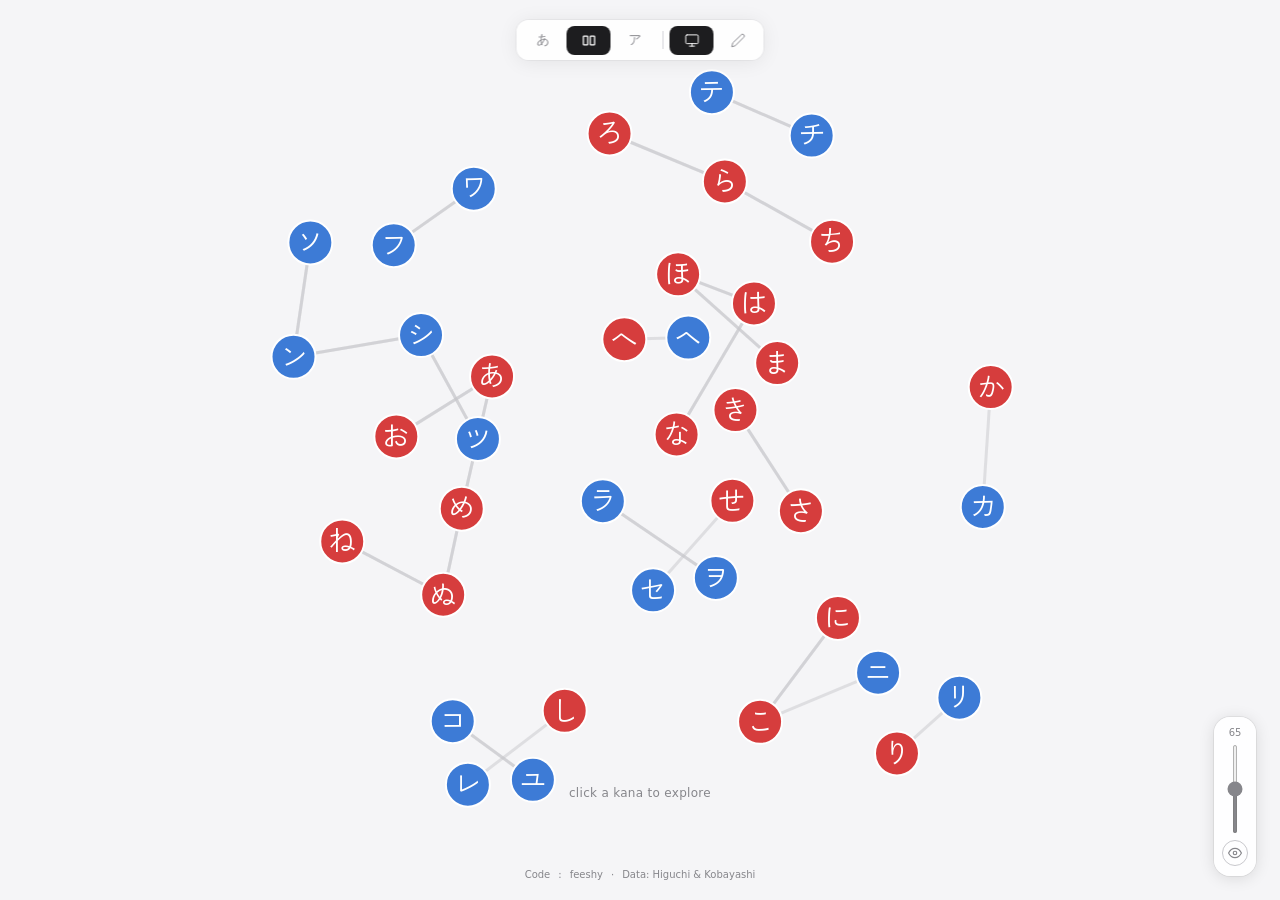
==== index.html @ bb8d43c4 "baidu veri" ====
<!DOCTYPE html>
<html lang="en">

<head>
  <meta charset="UTF-8">
  <meta name="viewport" content="width=device-width, initial-scale=1.0">
  <title>Kana Similarity FDG — Distinguish Hiragana & Katakana</title>
  <meta name="description" content="Learn to distinguish similar hiragana and katakana on a force-directed graph by exploring their romaji readings and kanji origins. Discover perceptual distance and visual differences between confusing kana pairs (e.g. ぬ-め, ほ-は, フ-ワ, シ-ツ).">
  <meta name="keywords" content="hiragana, katakana, similar, confusing, distinguish, difference, learn, japanese, kana, kanji, perceptual similarity, visual similarity, visual difference, force-directed graph, romaji reading, kanji origin, perceptual distance, d3-js">
  <meta name="baidu-site-verification" content="codeva-JeKZHypDxq" />

  <meta property="og:title" content="Kana Similarity FDG">
  <meta property="og:description" content="Learn to distinguish similar hiragana and katakana on a force-directed graph by exploring their romaji readings and kanji origins. Discover perceptual distance and visual differences between confusing kana pairs (e.g. ぬ-め, ほ-は, フ-ワ, シ-ツ).">
  <meta property="og:type" content="website">
  <meta property="og:image" content="https://kana.feeshy.top/assets/maskable.svg">
  <meta property="og:url" content="https://kana.feeshy.top">

  <meta name="twitter:card" content="summary_large_image">
  <meta name="twitter:image" content="https://kana.feeshy.top/assets/maskable.svg">

  <link rel="icon" href="assets/favicon.svg" type="image/svg+xml">
  <link rel="manifest" href="manifest-en.json">
  <link rel="canonical" href="https://kana.feeshy.top">
  <link rel="alternate" hreflang="en" href="https://kana.feeshy.top">
  <link rel="alternate" hreflang="ja" href="https://kana.feeshy.top/ja">
  <link rel="alternate" hreflang="zh" href="https://kana.feeshy.top/zh">
  <link rel="alternate" hreflang="x-default" href="https://kana.feeshy.top">

  <script>
    var lang = (navigator.language || navigator.userLanguage || '').slice(0, 2);
    if (lang === 'ja') location.replace('/ja');
    else if (lang === 'zh') location.replace('/zh');
  </script>

  <script type="application/ld+json">
    {
      "@context": "https://schema.org",
      "@type": "WebApplication",
      "name": "Kana Similarity FDG",
      "description": "Learn to distinguish similar hiragana and katakana on a force-directed graph by exploring their romaji readings and kanji origins. Discover perceptual distance and visual differences between confusing kana pairs (e.g. ぬ-め, ほ-は, フ-ワ, シ-ツ).",
      "url": "https://kana.feeshy.top",
      "applicationCategory": "EducationalApplication",
      "operatingSystem": "All",
      "author": {
        "@type": "Person",
        "name": "feeshy",
        "url": "https://feeshy.top"
      }
    }
  </script>

  <link rel="stylesheet" href="style.css">
</head>

<body>

  <div class="filter-bar" id="filterBar">
    <button class="filter-btn" data-filter="hiragana" data-label="Hiragana">あ</button>
    <button class="filter-btn" data-filter="cross" data-label="All"><svg viewBox="0 0 24 24" width="15" height="15" fill="none" stroke="currentColor" stroke-width="2" stroke-linecap="round" stroke-linejoin="round"><rect x="3" y="5" width="7" height="14" rx="1"/><rect x="14" y="5" width="7" height="14" rx="1"/></svg></button>
    <button class="filter-btn" data-filter="katakana" data-label="Katakana">ア</button>
    <span class="filter-sep"></span>
    <button class="font-a-btn" data-font="connected" aria-label="Connected"><svg viewBox="0 0 24 24" width="15" height="15" fill="none" stroke="currentColor" stroke-width="1.5" stroke-linecap="round" stroke-linejoin="round"><rect x="2" y="3" width="20" height="14" rx="2"/><line x1="8" y1="21" x2="16" y2="21"/><line x1="12" y1="17" x2="12" y2="21"/></svg></button>
    <button class="font-a-btn" data-font="disconnected" aria-label="Disconnected"><svg viewBox="0 0 24 24" width="15" height="15" fill="none" stroke="currentColor" stroke-width="1.5" stroke-linecap="round" stroke-linejoin="round"><path d="M17 3a2.85 2.85 0 1 1 4 4L7.5 20.5 2 22l1.5-5.5Z"/></svg></button>
    <div class="font-tip" id="fontTip"></div>
  </div>
  <div class="dist-slider-bar">
    <span class="dist-slider-val" id="distSliderVal">65</span>
    <input type="range" id="distSlider" class="dist-slider" min="50" max="80" value="65">
    <div class="dist-slider-foot">
      <button class="eye-btn" id="distToggle" aria-label="Toggle distance labels"><svg viewBox="0 0 24 24" width="14" height="14" fill="none" stroke="currentColor" stroke-width="2" stroke-linecap="round" stroke-linejoin="round"><path d="M1 12s4-8 11-8 11 8 11 8-4 8-11 8-11-8-11-8z"/><circle cx="12" cy="12" r="3"/></svg></button>
    </div>
    <div class="dist-info" id="distInfo" role="tooltip">Perceptual distance: smaller = harder to distinguish</div>
  </div>
  <div class="nav-hint" id="navHint">click a kana to explore</div>

  <svg id="graph"></svg>

  <div class="card" id="infoCard">
    <button class="close-btn" id="closeCard">✕</button>
    <div class="kana-char" id="cardKana"></div>
    <div class="romaji" id="cardRomaji"></div>
  </div>

  <div class="footer">
    <a href="https://github.com/feeshy/kana-similarity-fdg" target="_blank" rel="noopener">Code</a>: <a href="https://feeshy.top" target="_blank" rel="noopener">feeshy</a>
    <span class="sep">·</span>
    <a href="https://doi.org/10.1007/s12144-021-02664-w" target="_blank" rel="noopener">Data: Higuchi &amp; Kobayashi</a>
  </div>

  <script>var LABELS={hira:'HIRA',kata:'KATA'};</script>
  <script src="assets/d3.v7.trimmed.js"></script>
  <script src="config.js"></script>
  <script src="app.js"></script>
  <script>
    main().catch(e => { document.body.textContent = 'Error: ' + e.message; });
  </script>
  <script>
    if ('serviceWorker' in navigator) navigator.serviceWorker.register('service-worker.js');
  </script>

</body>

</html>
---- style.css ----
@font-face{font-family:'Zen Kaku Gothic New';font-style:normal;font-weight:400;src:local('Zen Kaku Gothic New Regular'),url(assets/ZenKakuGothicNew-Regular-kana.woff2) format('woff2');unicode-range:U+0020,U+0061-0079,U+3041-3093,U+30A1-30F6,U+4E07,U+4E09,U+4E0D,U+4E0E,U+4E16,U+4E43,U+4E45,U+4E4B,U+4E4E,U+4E5F,U+4E8C,U+4EE5,U+4F0A,U+4FDD,U+516B,U+5229,U+52A0,U+5442,U+548C,U+591A,U+5929,U+592A,U+5948,U+5973,U+5974,U+5B87,U+5B89,U+5BF8,U+5C13,U+5DDD,U+5DE6,U+5DF1,U+5E7E,U+6563,U+65BC,U+65E0,U+66FE,U+672B,U+6B62,U+6B66,U+6BD4,U+6BDB,U+6C5F,U+6CE2,U+6D41,U+725F,U+7531,U+7559,U+77E5,U+793C,U+7962,U+7F8E,U+826F,U+8863,U+8A08,U+9060,U+90E8,U+963F,U+9808}
@font-face{font-family:'Klee One';font-style:normal;font-weight:600;src:local('Klee One SemiBold'),url(assets/KleeOne-600-kana.woff2) format('woff2');unicode-range:U+0020,U+0061-0079,U+3041-3093,U+30A1-30F6,U+4E07,U+4E09,U+4E0D,U+4E0E,U+4E16,U+4E43,U+4E45,U+4E4B,U+4E4E,U+4E5F,U+4E8C,U+4EE5,U+4F0A,U+4FDD,U+516B,U+5229,U+52A0,U+5442,U+548C,U+591A,U+5929,U+592A,U+5948,U+5973,U+5974,U+5B87,U+5B89,U+5BF8,U+5C13,U+5DDD,U+5DE6,U+5DF1,U+5E7E,U+6563,U+65BC,U+65E0,U+66FE,U+672B,U+6B62,U+6B66,U+6BD4,U+6BDB,U+6C5F,U+6CE2,U+6D41,U+725F,U+7531,U+7559,U+77E5,U+793C,U+7962,U+7F8E,U+826F,U+8863,U+8A08,U+9060,U+90E8,U+963F,U+9808}

*{margin:0;padding:0;box-sizing:border-box}
body{
  font-family:system-ui,-apple-system,BlinkMacSystemFont,sans-serif;
  background:#f5f5f7;color:#1d1d1f;overflow:hidden;height:100vh;width:100vw;
  -webkit-font-smoothing:antialiased;
}
svg{display:block}
svg:active{cursor:grabbing}
#graph{width:100%;height:100vh;cursor:grab}
.link{fill:none;stroke-width:3;cursor:default;transition:all .3s}
.link.hl{stroke:#f5a623!important;filter:drop-shadow(0 0 5px #f5a623)}
.link-label{fill:#86868b;pointer-events:none;opacity:.6}
.node{cursor:pointer}
.node circle{stroke:#fff;stroke-width:2;transition:opacity .3s}
.node text{
  text-anchor:middle;pointer-events:none;fill:#fff;user-select:none
}

body:not(.font-disconnected) .node text,
body:not(.font-disconnected) .ku-c,
body:not(.font-disconnected) .ku-o,
body:not(.font-disconnected) .ku-r,
body:not(.font-disconnected) .romaji
{font-family:'Zen Kaku Gothic New',sans-serif !important;font-weight:400 !important}

body.font-disconnected .node text,
body.font-disconnected .ku-c,
body.font-disconnected .ku-o,
body.font-disconnected .ku-r,
body.font-disconnected .romaji
{font-family:'Klee One',sans-serif !important;font-weight:600 !important}

.card{
  position:fixed;bottom:100px;left:50%;transform:translateX(-50%) translateY(20px);
  background:rgba(255,255,255,.92);backdrop-filter:blur(20px);-webkit-backdrop-filter:blur(20px);
  border-radius:20px;padding:28px 40px;
  box-shadow:0 8px 40px rgba(0,0,0,.12),0 0 0 1px rgba(0,0,0,.06);
  z-index:20;text-align:center;opacity:0;visibility:hidden;
  transition:all .35s cubic-bezier(.22,1,.36,1);min-width:200px;
}
.card.visible{opacity:1;visibility:visible;transform:translateX(-50%) translateY(0)}
.card .kana-char{font-size:56px;line-height:1;font-weight:400;display:flex;justify-content:center;gap:8px;align-items:flex-start}
.ku{display:inline-flex;flex-direction:column;align-items:center}
.ku .ku-l{font-size:11px;color:#86868b;letter-spacing:.3px;line-height:1.2}
.ku .ku-c{font-size:56px;line-height:1.1}
.ku .ku-o{font-size:24px;color:#1d1d1f;line-height:1.2}
.ku-r{font-size:36px;display:inline-flex;align-items:center;padding:0 12px;align-self:center}
.card .romaji{font-size:18px;color:#86868b;margin-top:2px;letter-spacing:.5px}
.card .close-btn{
  position:absolute;top:8px;right:12px;background:none;border:none;
  cursor:pointer;font-size:20px;color:#86868b;padding:4px;line-height:1;
}
.filter-bar{
  position:fixed;top:20px;left:50%;transform:translateX(-50%);display:flex;align-items:center;
  background:rgba(255,255,255,.85);backdrop-filter:blur(20px);-webkit-backdrop-filter:blur(20px);
  border-radius:12px;padding:4px;
  box-shadow:0 2px 20px rgba(0,0,0,.08),0 0 0 1px rgba(0,0,0,.04);z-index:10;gap:2px;
}
.filter-btn{
  padding:7px 4px;min-width:44px;border:none;background:transparent;border-radius:8px;
  cursor:pointer;font-size:13px;font-weight:500;color:#86868b;
  transition:all .25s;white-space:nowrap;display:flex;align-items:center;justify-content:center;
}
.filter-btn:hover{color:#1d1d1f}
.filter-btn.active{background:#1d1d1f;color:#fff}
.filter-btn svg{display:block;width:15px;height:15px}
.filter-sep{width:1px;height:18px;background:#d2d2d7;margin:0 4px;align-self:center}
.font-a-btn{
  padding:7px 4px;min-width:44px;border:none;background:transparent;border-radius:8px;
  cursor:pointer;font-size:13px;font-weight:500;color:#86868b;
  transition:all .25s;display:flex;align-items:center;justify-content:center;
}
.font-a-btn:hover{color:#1d1d1f}
.font-a-btn.active{background:#1d1d1f;color:#fff}
.font-a-btn svg{display:block;width:15px;height:15px}
.nav-hint{
  position:fixed;bottom:100px;left:50%;transform:translateX(-50%);
  font-size:12px;color:#86868b;z-index:5;letter-spacing:.3px;
  transition:opacity 1s;pointer-events:none;
}

.dist-slider-bar{
  position:fixed;bottom:24px;right:24px;z-index:15;
  display:flex;flex-direction:column;align-items:center;gap:6px;
  background:rgba(255,255,255,.9);backdrop-filter:blur(12px);-webkit-backdrop-filter:blur(12px);
  border-radius:16px;padding:10px 8px;
  box-shadow:0 2px 16px rgba(0,0,0,.12),0 0 0 1px rgba(0,0,0,.06);
  font-size:11px;color:#86868b;
}
.dist-slider{
  width:4px;height:90px;cursor:pointer;accent-color:#86868b;
  writing-mode:vertical-lr;direction:rtl;
}
.dist-slider-val{font-size:10px;font-variant-numeric:tabular-nums;user-select:none;pointer-events:none}
.dist-slider-foot{display:flex;flex-direction:column;align-items:center;gap:4px}
.eye-btn{
  width:26px;height:26px;border-radius:50%;border:1px solid #c7c7cc;
  background:transparent;cursor:pointer;display:flex;align-items:center;justify-content:center;
  color:#86868b;transition:all .25s;
}
.eye-btn:hover{border-color:#86868b}
.eye-btn svg{display:block;width:14px;height:14px}
.eye-btn.on{background:#1d1d1f;border-color:#1d1d1f;color:#fff}
.dist-info{
  position:absolute;right:calc(100% + 8px);top:50%;transform:translateY(-50%);
  background:rgba(255,255,255,.92);backdrop-filter:blur(20px);-webkit-backdrop-filter:blur(20px);
  border-radius:10px;padding:8px 14px;font-size:11px;color:#1d1d1f;
  white-space:nowrap;z-index:20;box-shadow:0 2px 12px rgba(0,0,0,.1);
  pointer-events:auto;display:none;line-height:1.5
}
.dist-info.visible{display:block}
.font-tip{
  position:absolute;top:calc(100% + 6px);left:50%;transform:translateX(-50%);
  background:rgba(255,255,255,.92);backdrop-filter:blur(20px);-webkit-backdrop-filter:blur(20px);
  border-radius:8px;padding:4px 10px;font-size:11px;color:#1d1d1f;
  white-space:nowrap;z-index:20;box-shadow:0 2px 8px rgba(0,0,0,.1);
  pointer-events:none;opacity:0;transition:opacity .2s;line-height:1.4
}
.font-tip.show{opacity:1}

.footer{
  position:fixed;bottom:20px;left:50%;transform:translateX(-50%);z-index:5;
  display:flex;flex-wrap:wrap;justify-content:center;align-items:center;gap:0 6px;
  font-size:10px;color:#86868b;text-align:center;white-space:normal;user-select:none;
}
.footer a{color:#86868b;text-decoration:none;margin:0 2px}
.footer a:hover{color:#1d1d1f}
@media(max-width:480px){
  .footer{flex-direction:column;gap:1px 0}
  .sep{display:none}
}

@media(prefers-color-scheme:dark){
  body{background:#1c1c1e;color:#f5f5f7}
  .link{stroke:#38383a}
  .link.hl{stroke:#ff9f0a!important;filter:drop-shadow(0 0 6px #ff9f0a)}
  .link-label{fill:#98989d}
  .card{background:rgba(44,44,46,.92);box-shadow:0 8px 40px rgba(0,0,0,.4),0 0 0 1px rgba(255,255,255,.06)}
  .card .romaji,.card .close-btn,.ku-r{color:#98989d}
  .card .kana-char,.ku .ku-c{color:#f5f5f7}
  .ku .ku-o{color:#98989d}
  .filter-bar{background:rgba(44,44,46,.85);box-shadow:0 2px 20px rgba(0,0,0,.15),0 0 0 1px rgba(255,255,255,.04)}
  .filter-btn{color:#98989d}
  .filter-btn:hover{color:#f5f5f7}
  .filter-btn.active{background:#f5f5f7;color:#1c1c1e}
  .font-a-btn{color:#98989d}
  .font-a-btn:hover{color:#f5f5f7}
  .font-a-btn.active{background:#f5f5f7;color:#1c1c1e}
  .nav-hint,.footer,.footer a{color:#98989d}
  .footer a:hover{color:#f5f5f7}

  .dist-slider-bar{background:rgba(44,44,46,.9);color:#98989d;box-shadow:0 2px 16px rgba(0,0,0,.4),0 0 0 1px rgba(255,255,255,.06)}
  .dist-slider{accent-color:#98989d}
  .eye-btn{border-color:#38383a;color:#98989d}
  .eye-btn:hover{border-color:#f5f5f7;color:#f5f5f7}
  .eye-btn.on{background:#f5f5f7;border-color:#f5f5f7;color:#1c1c1e}
  .dist-info{background:rgba(44,44,46,.92);color:#f5f5f7}
  .font-tip{background:rgba(44,44,46,.92);color:#f5f5f7}
}
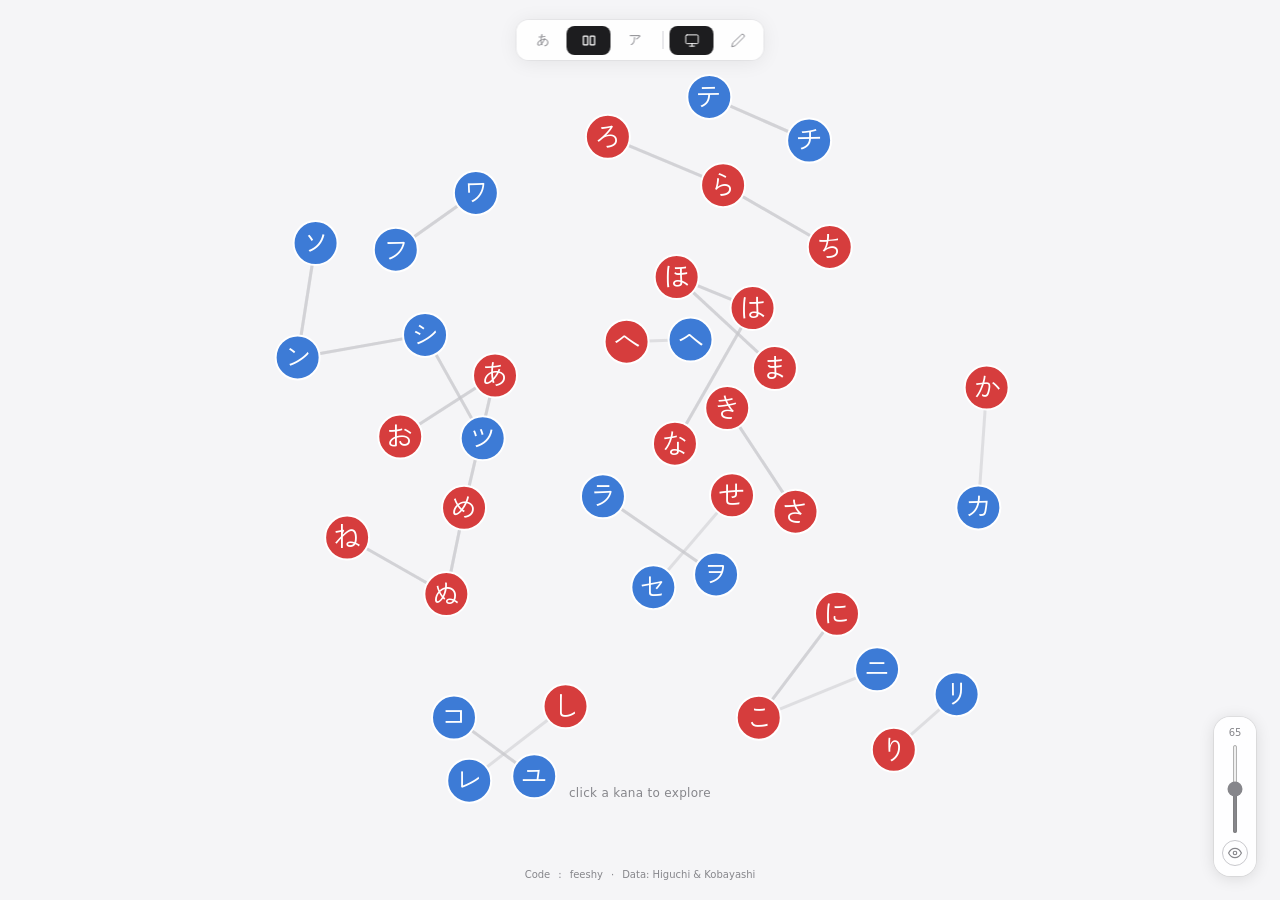
==== commit e317f7fc: "chore: migrate language redirect to Cloudflare Pages Functions" ====
--- a/index.html
+++ b/index.html
@@ -26,11 +26,7 @@
   <link rel="alternate" hreflang="zh" href="https://kana.feeshy.top/zh">
   <link rel="alternate" hreflang="x-default" href="https://kana.feeshy.top">
 
-  <script>
-    var lang = (navigator.language || navigator.userLanguage || '').slice(0, 2);
-    if (lang === 'ja') location.replace('/ja');
-    else if (lang === 'zh') location.replace('/zh');
-  </script>
+
 
   <script type="application/ld+json">
     {
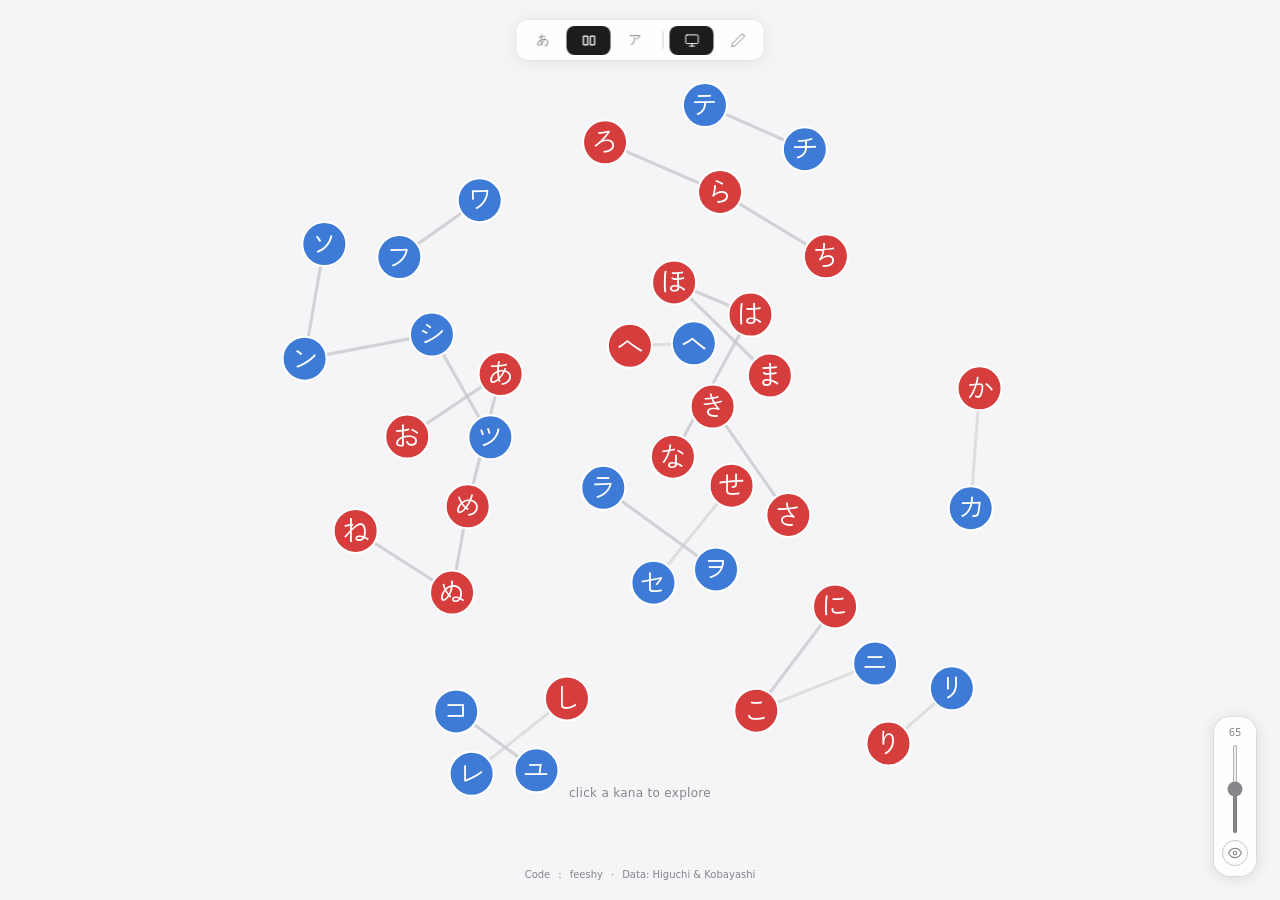
==== commit a41a5743: "chore: simplify PWA SW registration, edge middleware redirection, and PWA caches" ====
--- a/index.html
+++ b/index.html
@@ -90,9 +90,6 @@
   <script>
     main().catch(e => { document.body.textContent = 'Error: ' + e.message; });
   </script>
-  <script>
-    if ('serviceWorker' in navigator) navigator.serviceWorker.register('service-worker.js');
-  </script>
 
 </body>
 
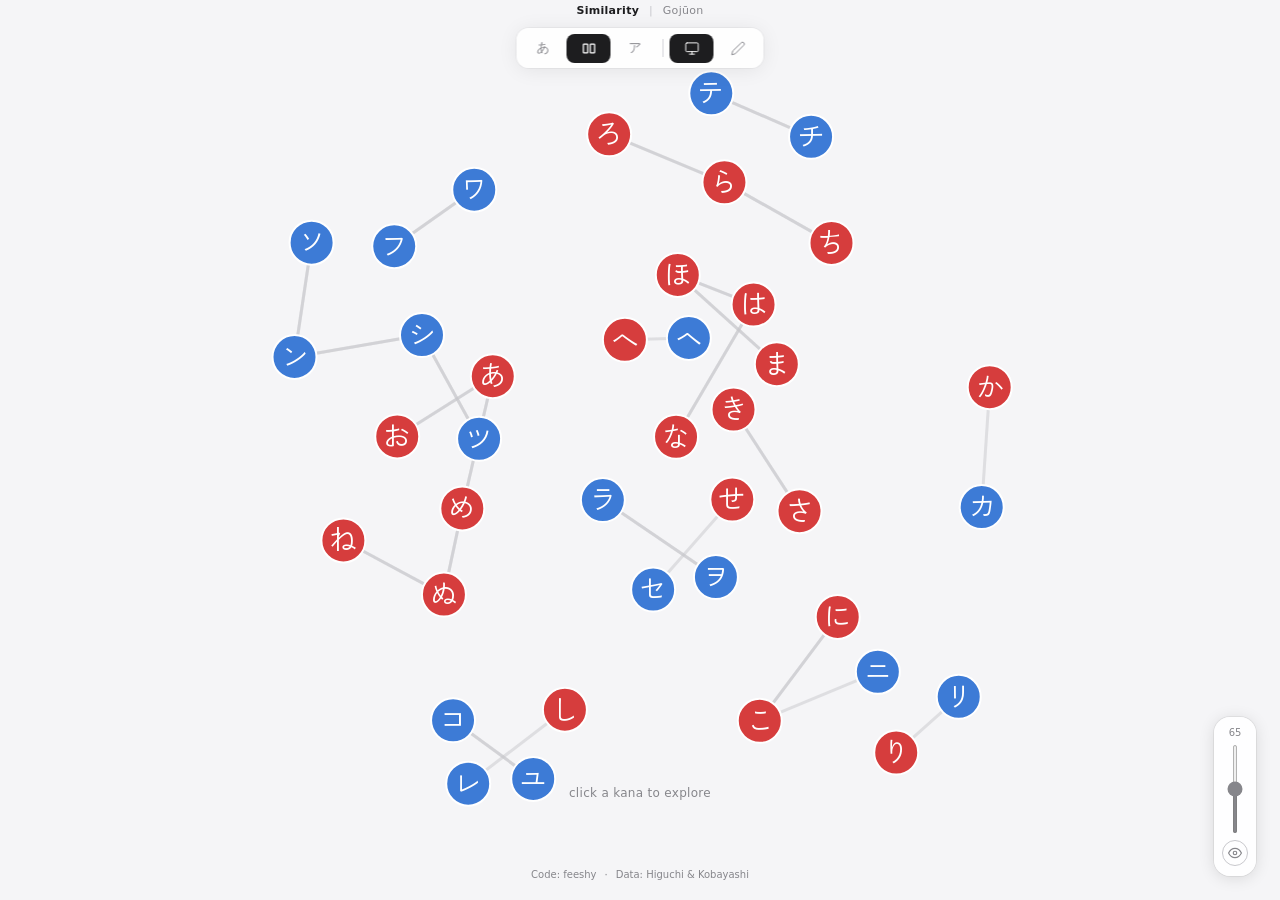
==== commit 68b1d641: "restructure: multi-language directories, chart page, SEO improvements - Split into en/ja/zh director" ====
--- a/index.html
+++ b/index.html
@@ -1,10 +1,9 @@
 <!DOCTYPE html>
 <html lang="en">
-
 <head>
   <meta charset="UTF-8">
   <meta name="viewport" content="width=device-width, initial-scale=1.0">
-  <title>Kana Similarity FDG — Distinguish Hiragana & Katakana</title>
+  <title>Kana Similarity FDG — Distinguish Hiragana &amp; Katakana</title>
   <meta name="description" content="Learn to distinguish similar hiragana and katakana on a force-directed graph by exploring their romaji readings and kanji origins. Discover perceptual distance and visual differences between confusing kana pairs (e.g. ぬ-め, ほ-は, フ-ワ, シ-ツ).">
   <meta name="keywords" content="hiragana, katakana, similar, confusing, distinguish, difference, learn, japanese, kana, kanji, perceptual similarity, visual similarity, visual difference, force-directed graph, romaji reading, kanji origin, perceptual distance, d3-js">
   <meta name="baidu-site-verification" content="codeva-JeKZHypDxq" />
@@ -19,14 +18,14 @@
   <meta name="twitter:image" content="https://kana.feeshy.top/assets/maskable.svg">
 
   <link rel="icon" href="assets/favicon.svg" type="image/svg+xml">
-  <link rel="manifest" href="manifest-en.json">
+  <link rel="manifest" href="/en/manifest.json">
   <link rel="canonical" href="https://kana.feeshy.top">
-  <link rel="alternate" hreflang="en" href="https://kana.feeshy.top">
+  <link rel="alternate" hreflang="en" href="https://kana.feeshy.top/en">
   <link rel="alternate" hreflang="ja" href="https://kana.feeshy.top/ja">
   <link rel="alternate" hreflang="zh" href="https://kana.feeshy.top/zh">
-  <link rel="alternate" hreflang="x-default" href="https://kana.feeshy.top">
+  <link rel="alternate" hreflang="x-default" href="https://kana.feeshy.top/en">
 
-
+  <link rel="stylesheet" href="style.css">
 
   <script type="application/ld+json">
     {
@@ -45,52 +44,19 @@
     }
   </script>
 
-  <link rel="stylesheet" href="style.css">
+  <script>
+    var lang = (navigator.language || navigator.userLanguage || "").substring(0, 2);
+    var url = {"ja": "/ja", "zh": "/zh"}[lang] || "/en";
+    location.href = url;
+  </script>
+  <style>
+    body{overflow:auto!important;height:auto!important;display:flex;align-items:center;justify-content:center}
+    .lang-links a{color:#86868b;text-decoration:none;margin:0 4px}
+    .lang-links a:hover{color:#1d1d1f}
+    @media(prefers-color-scheme:dark){.lang-links a{color:#98989d}.lang-links a:hover{color:#f5f5f7}}
+  </style>
 </head>
-
 <body>
-
-  <div class="filter-bar" id="filterBar">
-    <button class="filter-btn" data-filter="hiragana" data-label="Hiragana">あ</button>
-    <button class="filter-btn" data-filter="cross" data-label="All"><svg viewBox="0 0 24 24" width="15" height="15" fill="none" stroke="currentColor" stroke-width="2" stroke-linecap="round" stroke-linejoin="round"><rect x="3" y="5" width="7" height="14" rx="1"/><rect x="14" y="5" width="7" height="14" rx="1"/></svg></button>
-    <button class="filter-btn" data-filter="katakana" data-label="Katakana">ア</button>
-    <span class="filter-sep"></span>
-    <button class="font-a-btn" data-font="connected" aria-label="Connected"><svg viewBox="0 0 24 24" width="15" height="15" fill="none" stroke="currentColor" stroke-width="1.5" stroke-linecap="round" stroke-linejoin="round"><rect x="2" y="3" width="20" height="14" rx="2"/><line x1="8" y1="21" x2="16" y2="21"/><line x1="12" y1="17" x2="12" y2="21"/></svg></button>
-    <button class="font-a-btn" data-font="disconnected" aria-label="Disconnected"><svg viewBox="0 0 24 24" width="15" height="15" fill="none" stroke="currentColor" stroke-width="1.5" stroke-linecap="round" stroke-linejoin="round"><path d="M17 3a2.85 2.85 0 1 1 4 4L7.5 20.5 2 22l1.5-5.5Z"/></svg></button>
-    <div class="font-tip" id="fontTip"></div>
-  </div>
-  <div class="dist-slider-bar">
-    <span class="dist-slider-val" id="distSliderVal">65</span>
-    <input type="range" id="distSlider" class="dist-slider" min="50" max="80" value="65">
-    <div class="dist-slider-foot">
-      <button class="eye-btn" id="distToggle" aria-label="Toggle distance labels"><svg viewBox="0 0 24 24" width="14" height="14" fill="none" stroke="currentColor" stroke-width="2" stroke-linecap="round" stroke-linejoin="round"><path d="M1 12s4-8 11-8 11 8 11 8-4 8-11 8-11-8-11-8z"/><circle cx="12" cy="12" r="3"/></svg></button>
-    </div>
-    <div class="dist-info" id="distInfo" role="tooltip">Perceptual distance: smaller = harder to distinguish</div>
-  </div>
-  <div class="nav-hint" id="navHint">click a kana to explore</div>
-
-  <svg id="graph"></svg>
-
-  <div class="card" id="infoCard">
-    <button class="close-btn" id="closeCard">✕</button>
-    <div class="kana-char" id="cardKana"></div>
-    <div class="romaji" id="cardRomaji"></div>
-  </div>
-
-  <div class="footer">
-    <a href="https://github.com/feeshy/kana-similarity-fdg" target="_blank" rel="noopener">Code</a>: <a href="https://feeshy.top" target="_blank" rel="noopener">feeshy</a>
-    <span class="sep">·</span>
-    <a href="https://doi.org/10.1007/s12144-021-02664-w" target="_blank" rel="noopener">Data: Higuchi &amp; Kobayashi</a>
-  </div>
-
-  <script>var LABELS={hira:'HIRA',kata:'KATA'};</script>
-  <script src="assets/d3.v7.trimmed.js"></script>
-  <script src="config.js"></script>
-  <script src="app.js"></script>
-  <script>
-    main().catch(e => { document.body.textContent = 'Error: ' + e.message; });
-  </script>
-
+  <div class="lang-links"><a href="/en">English</a> <span style="opacity:.3">·</span> <a href="/ja">日本語</a> <span style="opacity:.3">·</span> <a href="/zh">中文</a></div>
 </body>
-
 </html>
--- a/style.css
+++ b/style.css
@@ -1,10 +1,10 @@
-@font-face{font-family:'Zen Kaku Gothic New';font-style:normal;font-weight:400;src:local('Zen Kaku Gothic New Regular'),url(assets/ZenKakuGothicNew-Regular-kana.woff2) format('woff2');unicode-range:U+0020,U+0061-0079,U+3041-3093,U+30A1-30F6,U+4E07,U+4E09,U+4E0D,U+4E0E,U+4E16,U+4E43,U+4E45,U+4E4B,U+4E4E,U+4E5F,U+4E8C,U+4EE5,U+4F0A,U+4FDD,U+516B,U+5229,U+52A0,U+5442,U+548C,U+591A,U+5929,U+592A,U+5948,U+5973,U+5974,U+5B87,U+5B89,U+5BF8,U+5C13,U+5DDD,U+5DE6,U+5DF1,U+5E7E,U+6563,U+65BC,U+65E0,U+66FE,U+672B,U+6B62,U+6B66,U+6BD4,U+6BDB,U+6C5F,U+6CE2,U+6D41,U+725F,U+7531,U+7559,U+77E5,U+793C,U+7962,U+7F8E,U+826F,U+8863,U+8A08,U+9060,U+90E8,U+963F,U+9808}
-@font-face{font-family:'Klee One';font-style:normal;font-weight:600;src:local('Klee One SemiBold'),url(assets/KleeOne-600-kana.woff2) format('woff2');unicode-range:U+0020,U+0061-0079,U+3041-3093,U+30A1-30F6,U+4E07,U+4E09,U+4E0D,U+4E0E,U+4E16,U+4E43,U+4E45,U+4E4B,U+4E4E,U+4E5F,U+4E8C,U+4EE5,U+4F0A,U+4FDD,U+516B,U+5229,U+52A0,U+5442,U+548C,U+591A,U+5929,U+592A,U+5948,U+5973,U+5974,U+5B87,U+5B89,U+5BF8,U+5C13,U+5DDD,U+5DE6,U+5DF1,U+5E7E,U+6563,U+65BC,U+65E0,U+66FE,U+672B,U+6B62,U+6B66,U+6BD4,U+6BDB,U+6C5F,U+6CE2,U+6D41,U+725F,U+7531,U+7559,U+77E5,U+793C,U+7962,U+7F8E,U+826F,U+8863,U+8A08,U+9060,U+90E8,U+963F,U+9808}
+@font-face{font-family:'Zen Kaku Gothic New';font-style:normal;font-weight:400;src:local('Zen Kaku Gothic New Regular'),url(assets/ZenKakuGothicNew-Regular-kana.woff2) format('woff2');unicode-range:U+0020,U+0061-007A,U+3041-3093,U+30A1-30F6,U+4E07,U+4E09,U+4E0D,U+4E0E,U+4E16,U+4E43,U+4E45,U+4E4B,U+4E4E,U+4E5F,U+4E8C,U+4EE5,U+4F0A,U+4FDD,U+516B,U+5229,U+52A0,U+5442,U+548C,U+591A,U+5929,U+592A,U+5948,U+5973,U+5974,U+5B87,U+5B89,U+5BF8,U+5C13,U+5DDD,U+5DE6,U+5DF1,U+5E7E,U+6563,U+65BC,U+65E0,U+66FE,U+672B,U+6B62,U+6B66,U+6BD4,U+6BDB,U+6C5F,U+6CE2,U+6D41,U+725F,U+7531,U+7559,U+77E5,U+793C,U+7962,U+7F8E,U+826F,U+8863,U+8A08,U+9060,U+90E8,U+963F,U+9808}
+@font-face{font-family:'Klee One';font-style:normal;font-weight:600;src:local('Klee One SemiBold'),url(assets/KleeOne-600-kana.woff2) format('woff2');unicode-range:U+0020,U+0061-007A,U+3041-3093,U+30A1-30F6,U+4E07,U+4E09,U+4E0D,U+4E0E,U+4E16,U+4E43,U+4E45,U+4E4B,U+4E4E,U+4E5F,U+4E8C,U+4EE5,U+4F0A,U+4FDD,U+516B,U+5229,U+52A0,U+5442,U+548C,U+591A,U+5929,U+592A,U+5948,U+5973,U+5974,U+5B87,U+5B89,U+5BF8,U+5C13,U+5DDD,U+5DE6,U+5DF1,U+5E7E,U+6563,U+65BC,U+65E0,U+66FE,U+672B,U+6B62,U+6B66,U+6BD4,U+6BDB,U+6C5F,U+6CE2,U+6D41,U+725F,U+7531,U+7559,U+77E5,U+793C,U+7962,U+7F8E,U+826F,U+8863,U+8A08,U+9060,U+90E8,U+963F,U+9808}
 
 *{margin:0;padding:0;box-sizing:border-box}
 body{
   font-family:system-ui,-apple-system,BlinkMacSystemFont,sans-serif;
-  background:#f5f5f7;color:#1d1d1f;overflow:hidden;height:100vh;width:100vw;
+  background:#f5f5f7;color:#1d1d1f;
   -webkit-font-smoothing:antialiased;
 }
 svg{display:block}
@@ -159,4 +159,86 @@
   .eye-btn.on{background:#f5f5f7;border-color:#f5f5f7;color:#1c1c1e}
   .dist-info{background:rgba(44,44,46,.92);color:#f5f5f7}
   .font-tip{background:rgba(44,44,46,.92);color:#f5f5f7}
-}+}
+/* ── Shared page nav ──────────────────────────────── */
+.page-nav{text-align:center;position:fixed;top:4px;left:50%;transform:translateX(-50%);z-index:25;font-size:11px;color:#86868b;letter-spacing:.3px;pointer-events:none}
+.page-nav a,.page-nav strong{pointer-events:auto}
+.page-nav a{color:#86868b;text-decoration:none}
+.page-nav a:hover{color:#1d1d1f}
+.page-nav strong{color:#1d1d1f;font-weight:600}
+.pn-sep{margin:0 6px;opacity:.4}
+.filter-bar{top:28px}
+.chart-wrap{max-width:580px;margin:0 auto;padding:76px 12px 80px}
+@media(prefers-color-scheme:dark){.page-nav{color:#98989d}.page-nav a{color:#98989d}.page-nav a:hover{color:#f5f5f7}.page-nav strong{color:#f5f5f7}}
+/* ── Gojūon Chart ──────────────────────────── */
+.kana-grid{display:grid;gap:3px;grid-template-columns:32px repeat(5,1fr);grid-auto-rows:56px}
+.col-header,.row-header{display:flex;align-items:center;justify-content:center;font-size:12px;color:#86868b;font-weight:500}
+.row-header{font-size:13px}
+.row-header.dimmed{opacity:.25}
+.col-header.dimmed{opacity:.3}
+.col-hint{font-size:12px;display:block;line-height:1}
+.row-header.toggle-rh{cursor:pointer;border-radius:4px;transition:all .2s;display:flex;gap:0;font-size:11px}
+.row-header.toggle-rh:hover{background:rgba(0,0,0,.04)}
+.row-header.toggle-rh .ba,.row-header.toggle-rh .pa{opacity:.25;transition:all .2s}
+.row-header.toggle-rh .ba.active,.row-header.toggle-rh .pa.active{font-weight:600;opacity:1}
+.bp-sep{opacity:.2;margin:0 1px}
+.rh-ba{font-size:12px;color:#d63d3d}
+.rh-pa{font-size:10px;color:#3d7bd6}
+.cell{display:flex;flex-direction:column;align-items:center;justify-content:center;padding:6px 2px;border-radius:8px;background:rgba(255,255,255,.75);backdrop-filter:blur(8px);-webkit-backdrop-filter:blur(8px);min-height:56px}
+.cell .kana-pair{display:flex;align-items:baseline;gap:3px;line-height:1.1}
+.cell .hira{font-size:20px;color:#d63d3d;line-height:1}
+.cell .kata{font-size:20px;color:#3d7bd6;line-height:1}
+.cell .sub{font-size:10px;color:#86868b;margin-top:2px;text-align:center;line-height:1}
+.cell.empty{min-height:56px;background:transparent!important;padding:0!important;border:none!important;overflow:hidden}
+.cell.vacant{background:rgba(128,128,128,.04);border:1px dashed rgba(128,128,128,.12)}
+.cell.ghost{opacity:.28}
+.cell.ghost .hira,.cell.ghost .kata{font-size:17px}
+.cell.ghost .sub{font-size:9px}
+.cell.sokuon .hira,.cell.sokuon .kata{font-size:17px;letter-spacing:-.3px}
+.cell.sokuon .kana-pair{gap:1px}
+.cell.ycell .hira,.cell.ycell .kata{font-size:17px;letter-spacing:-.3px}
+.cell.ycell .kana-pair{gap:1px}
+.n-cell{grid-column:2/-1}
+.cell.dual{padding:3px 2px}
+.dual-main,.dual-sub{display:flex;flex-direction:column;align-items:center}
+.dual-sub{margin-top:1px;padding-top:2px;border-top:1px solid rgba(0,0,0,.06)}
+.dual-main .hira,.dual-main .kata{font-size:16px}
+.dual-sub .hira,.dual-sub .kata{font-size:14px}
+.dual-main .sub,.dual-sub .sub,.dual-main .sub-origin,.dual-sub .sub-origin{font-size:8px;margin-top:1px}
+body:not(.font-disconnected) .cell .hira,
+body:not(.font-disconnected) .cell .kata,
+body:not(.font-disconnected) .cell .sub,
+body:not(.font-disconnected) .cell .sub-origin{font-family:'Zen Kaku Gothic New',sans-serif!important;font-weight:400!important}
+body.font-disconnected .cell .hira,
+body.font-disconnected .cell .kata,
+body.font-disconnected .cell .sub,
+body.font-disconnected .cell .sub-origin{font-family:'Klee One',sans-serif!important;font-weight:600!important}
+.mode-btn{padding:7px 10px;border:none;background:transparent;border-radius:8px;cursor:pointer;font-size:12px;font-weight:500;color:#86868b;transition:all .25s;white-space:nowrap}
+.mode-btn:hover{color:#1d1d1f}
+.mode-btn.active{background:#1d1d1f;color:#fff}
+@media(max-width:420px){
+  .cell .hira,.cell .kata{font-size:16px}
+  .cell .sub,.cell .sub-origin{font-size:9px}
+  .cell{min-height:48px;padding:4px 1px}
+  .kana-grid{gap:2px;grid-template-columns:24px repeat(5,1fr);grid-auto-rows:48px}
+  .col-header,.row-header{font-size:10px}
+  .cell.sokuon .hira,.cell.sokuon .kata,.cell.ycell .hira,.cell.ycell .kata{font-size:12px;letter-spacing:-.5px}
+  .cell.sokuon .kana-pair,.cell.ycell .kana-pair{gap:0}
+  .cell.empty{min-height:48px}
+  .cell.dual{padding:2px 1px}
+  .dual-main .hira,.dual-main .kata{font-size:13px}
+  .dual-sub .hira,.dual-sub .kata{font-size:11px}
+  .dual-main .sub,.dual-sub .sub,.dual-main .sub-origin,.dual-sub .sub-origin{font-size:7px}
+  .cell.ghost .hira,.cell.ghost .kata{font-size:14px}
+}
+@media(prefers-color-scheme:dark){
+  .cell{background:rgba(44,44,46,.75)}
+  .cell.empty{background:transparent!important}
+  .cell.vacant{background:rgba(255,255,255,.02);border-color:rgba(255,255,255,.06)}
+  .col-header,.row-header{color:#98989d}
+  .row-header.toggle-rh:hover{background:rgba(255,255,255,.04)}
+  .dual-sub{border-top-color:rgba(255,255,255,.06)}
+  .mode-btn{color:#98989d}
+  .mode-btn:hover{color:#f5f5f7}
+  .mode-btn.active{background:#f5f5f7;color:#1c1c1e}
+}
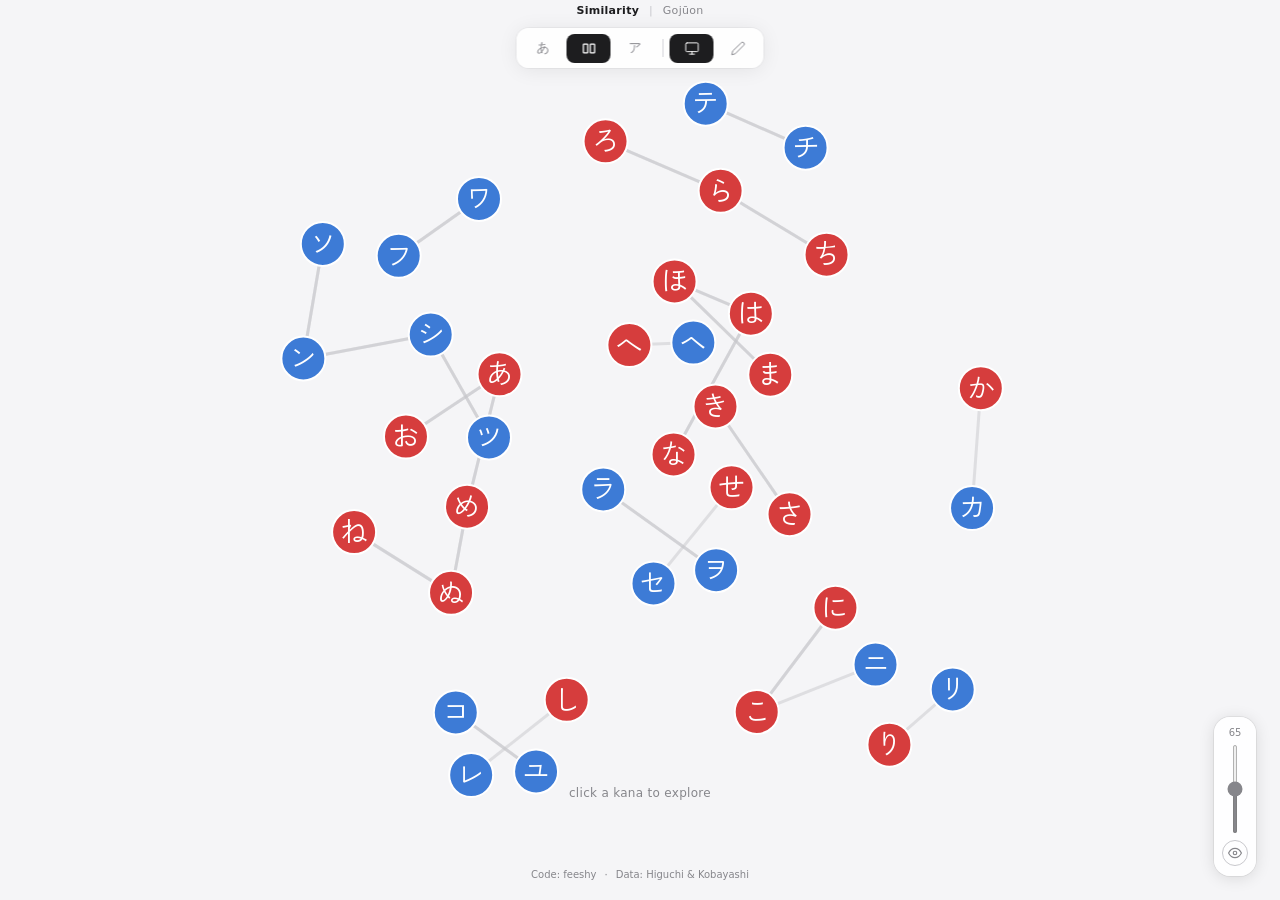
==== commit 829326ff: "Use absolute asset paths and add manifest Replace relative asset/script/style links with absolute ro" ====
--- a/index.html
+++ b/index.html
@@ -17,7 +17,7 @@
   <meta name="twitter:card" content="summary_large_image">
   <meta name="twitter:image" content="https://kana.feeshy.top/assets/maskable.svg">
 
-  <link rel="icon" href="assets/favicon.svg" type="image/svg+xml">
+  <link rel="icon" href="/assets/favicon.svg" type="image/svg+xml">
   <link rel="manifest" href="/en/manifest.json">
   <link rel="canonical" href="https://kana.feeshy.top">
   <link rel="alternate" hreflang="en" href="https://kana.feeshy.top/en">
@@ -25,7 +25,7 @@
   <link rel="alternate" hreflang="zh" href="https://kana.feeshy.top/zh">
   <link rel="alternate" hreflang="x-default" href="https://kana.feeshy.top/en">
 
-  <link rel="stylesheet" href="style.css">
+  <link rel="stylesheet" href="/style.css">
 
   <script type="application/ld+json">
     {
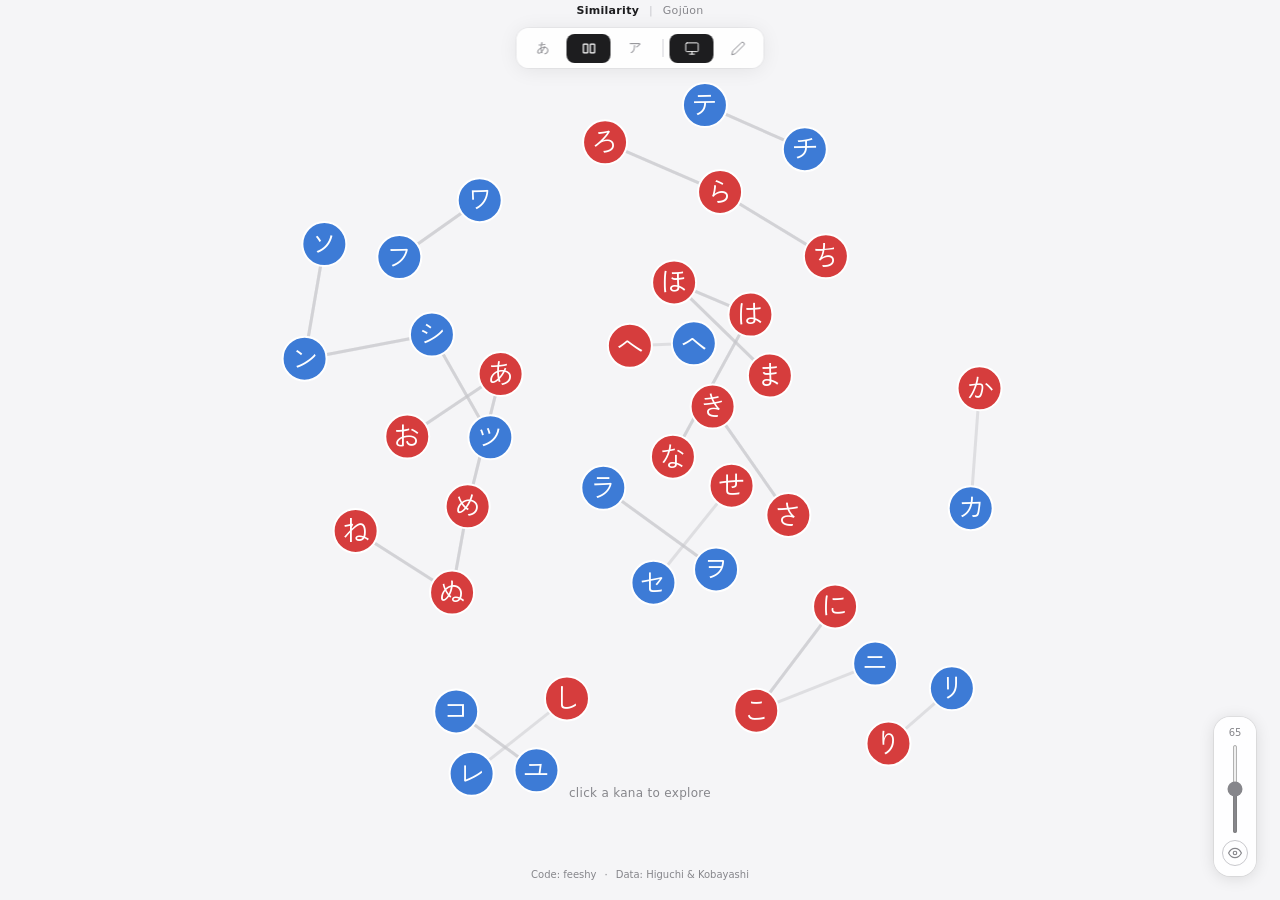
==== commit 9295aa76: "unify URLs: FDG with trailing slash, chart without" ====
--- a/index.html
+++ b/index.html
@@ -20,10 +20,10 @@
   <link rel="icon" href="/assets/favicon.svg" type="image/svg+xml">
   <link rel="manifest" href="/en/manifest.json">
   <link rel="canonical" href="https://kana.feeshy.top">
-  <link rel="alternate" hreflang="en" href="https://kana.feeshy.top/en">
-  <link rel="alternate" hreflang="ja" href="https://kana.feeshy.top/ja">
-  <link rel="alternate" hreflang="zh" href="https://kana.feeshy.top/zh">
-  <link rel="alternate" hreflang="x-default" href="https://kana.feeshy.top/en">
+  <link rel="alternate" hreflang="en" href="https://kana.feeshy.top/en/">
+  <link rel="alternate" hreflang="ja" href="https://kana.feeshy.top/ja/">
+  <link rel="alternate" hreflang="zh" href="https://kana.feeshy.top/zh/">
+  <link rel="alternate" hreflang="x-default" href="https://kana.feeshy.top/en/">
 
   <link rel="stylesheet" href="/style.css">
 
@@ -46,7 +46,7 @@
 
   <script>
     var lang = (navigator.language || navigator.userLanguage || "").substring(0, 2);
-    var url = {"ja": "/ja", "zh": "/zh"}[lang] || "/en";
+    var url = {"ja": "/ja/", "zh": "/zh/"}[lang] || "/en/";
     location.href = url;
   </script>
   <style>
@@ -57,6 +57,6 @@
   </style>
 </head>
 <body>
-  <div class="lang-links"><a href="/en">English</a> <span style="opacity:.3">·</span> <a href="/ja">日本語</a> <span style="opacity:.3">·</span> <a href="/zh">中文</a></div>
+  <div class="lang-links"><a href="/en/">English</a> <span style="opacity:.3">·</span> <a href="/ja/">日本語</a> <span style="opacity:.3">·</span> <a href="/zh/">中文</a></div>
 </body>
 </html>
--- a/style.css
+++ b/style.css
@@ -2,6 +2,7 @@
 @font-face{font-family:'Klee One';font-style:normal;font-weight:600;src:local('Klee One SemiBold'),url(assets/KleeOne-600-kana.woff2) format('woff2');unicode-range:U+0020,U+0061-007A,U+3041-3093,U+30A1-30F6,U+4E07,U+4E09,U+4E0D,U+4E0E,U+4E16,U+4E43,U+4E45,U+4E4B,U+4E4E,U+4E5F,U+4E8C,U+4EE5,U+4F0A,U+4FDD,U+516B,U+5229,U+52A0,U+5442,U+548C,U+591A,U+5929,U+592A,U+5948,U+5973,U+5974,U+5B87,U+5B89,U+5BF8,U+5C13,U+5DDD,U+5DE6,U+5DF1,U+5E7E,U+6563,U+65BC,U+65E0,U+66FE,U+672B,U+6B62,U+6B66,U+6BD4,U+6BDB,U+6C5F,U+6CE2,U+6D41,U+725F,U+7531,U+7559,U+77E5,U+793C,U+7962,U+7F8E,U+826F,U+8863,U+8A08,U+9060,U+90E8,U+963F,U+9808}
 
 *{margin:0;padding:0;box-sizing:border-box}
+html{-webkit-text-size-adjust:100%;text-size-adjust:100%}
 body{
   font-family:system-ui,-apple-system,BlinkMacSystemFont,sans-serif;
   background:#f5f5f7;color:#1d1d1f;
@@ -184,7 +185,7 @@
 .bp-sep{opacity:.2;margin:0 1px}
 .rh-ba{font-size:12px;color:#d63d3d}
 .rh-pa{font-size:10px;color:#3d7bd6}
-.cell{display:flex;flex-direction:column;align-items:center;justify-content:center;padding:6px 2px;border-radius:8px;background:rgba(255,255,255,.75);backdrop-filter:blur(8px);-webkit-backdrop-filter:blur(8px);min-height:56px}
+.cell{display:flex;flex-direction:column;align-items:center;justify-content:center;padding:6px 1px;border-radius:8px;background:rgba(255,255,255,.75);backdrop-filter:blur(8px);-webkit-backdrop-filter:blur(8px);min-height:56px}
 .cell .kana-pair{display:flex;align-items:baseline;gap:3px;line-height:1.1}
 .cell .hira{font-size:20px;color:#d63d3d;line-height:1}
 .cell .kata{font-size:20px;color:#3d7bd6;line-height:1}
@@ -194,10 +195,8 @@
 .cell.ghost{opacity:.28}
 .cell.ghost .hira,.cell.ghost .kata{font-size:17px}
 .cell.ghost .sub{font-size:9px}
-.cell.sokuon .hira,.cell.sokuon .kata{font-size:17px;letter-spacing:-.3px}
-.cell.sokuon .kana-pair{gap:1px}
-.cell.ycell .hira,.cell.ycell .kata{font-size:17px;letter-spacing:-.3px}
-.cell.ycell .kana-pair{gap:1px}
+.cell.sokuon .hira,.cell.sokuon .kata,.cell.ycell .hira,.cell.ycell .kata{font-size:16px}
+.cell.sokuon .kana-pair,.cell.ycell .kana-pair{gap:1px}
 .n-cell{grid-column:2/-1}
 .cell.dual{padding:3px 2px}
 .dual-main,.dual-sub{display:flex;flex-direction:column;align-items:center}
@@ -219,13 +218,13 @@
 @media(max-width:420px){
   .cell .hira,.cell .kata{font-size:16px}
   .cell .sub,.cell .sub-origin{font-size:9px}
-  .cell{min-height:48px;padding:4px 1px}
+  .cell{min-height:48px;padding:4px 0}
   .kana-grid{gap:2px;grid-template-columns:24px repeat(5,1fr);grid-auto-rows:48px}
   .col-header,.row-header{font-size:10px}
-  .cell.sokuon .hira,.cell.sokuon .kata,.cell.ycell .hira,.cell.ycell .kata{font-size:12px;letter-spacing:-.5px}
+  .cell.sokuon .hira,.cell.sokuon .kata,.cell.ycell .hira,.cell.ycell .kata{font-size:11px;letter-spacing:-.5px}
   .cell.sokuon .kana-pair,.cell.ycell .kana-pair{gap:0}
   .cell.empty{min-height:48px}
-  .cell.dual{padding:2px 1px}
+  .cell.dual{padding:2px 0}
   .dual-main .hira,.dual-main .kata{font-size:13px}
   .dual-sub .hira,.dual-sub .kata{font-size:11px}
   .dual-main .sub,.dual-sub .sub,.dual-main .sub-origin,.dual-sub .sub-origin{font-size:7px}
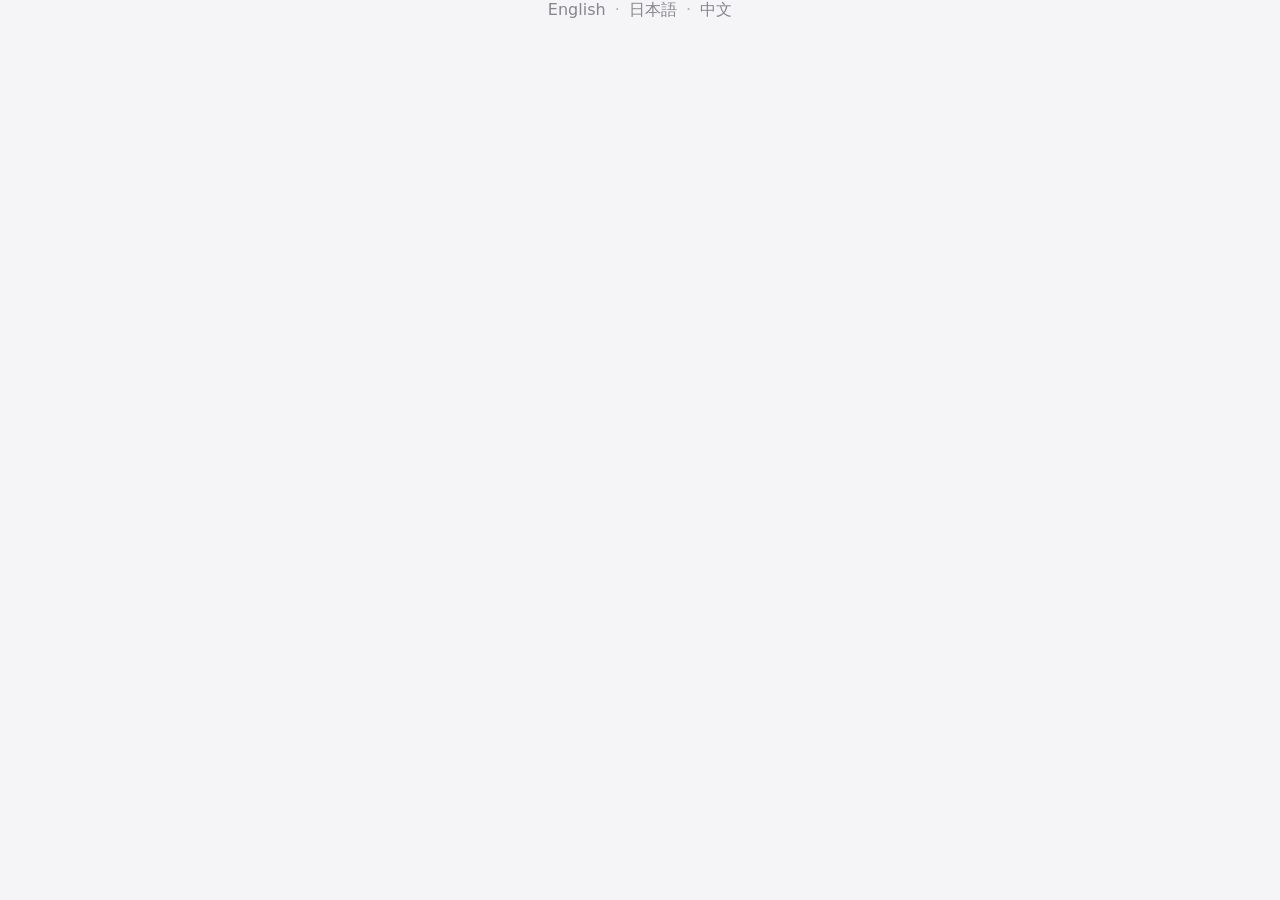
==== commit 06cec520: "Add server-side en redirect; drop client redirect Detect 'en' in Accept-Language in functions/_middl" ====
--- a/index.html
+++ b/index.html
@@ -43,12 +43,6 @@
       }
     }
   </script>
-
-  <script>
-    var lang = (navigator.language || navigator.userLanguage || "").substring(0, 2);
-    var url = {"ja": "/ja/", "zh": "/zh/"}[lang] || "/en/";
-    location.href = url;
-  </script>
   <style>
     body{overflow:auto!important;height:auto!important;display:flex;align-items:center;justify-content:center}
     .lang-links a{color:#86868b;text-decoration:none;margin:0 4px}
--- a/style.css
+++ b/style.css
@@ -186,7 +186,7 @@
 .rh-ba{font-size:12px;color:#d63d3d}
 .rh-pa{font-size:10px;color:#3d7bd6}
 .cell{display:flex;flex-direction:column;align-items:center;justify-content:center;padding:6px 1px;border-radius:8px;background:rgba(255,255,255,.75);backdrop-filter:blur(8px);-webkit-backdrop-filter:blur(8px);min-height:56px}
-.cell .kana-pair{display:flex;align-items:baseline;gap:3px;line-height:1.1}
+.cell .kana-pair{display:flex;align-items:baseline;gap:3px;line-height:1.1;white-space:nowrap}
 .cell .hira{font-size:20px;color:#d63d3d;line-height:1}
 .cell .kata{font-size:20px;color:#3d7bd6;line-height:1}
 .cell .sub{font-size:10px;color:#86868b;margin-top:2px;text-align:center;line-height:1}
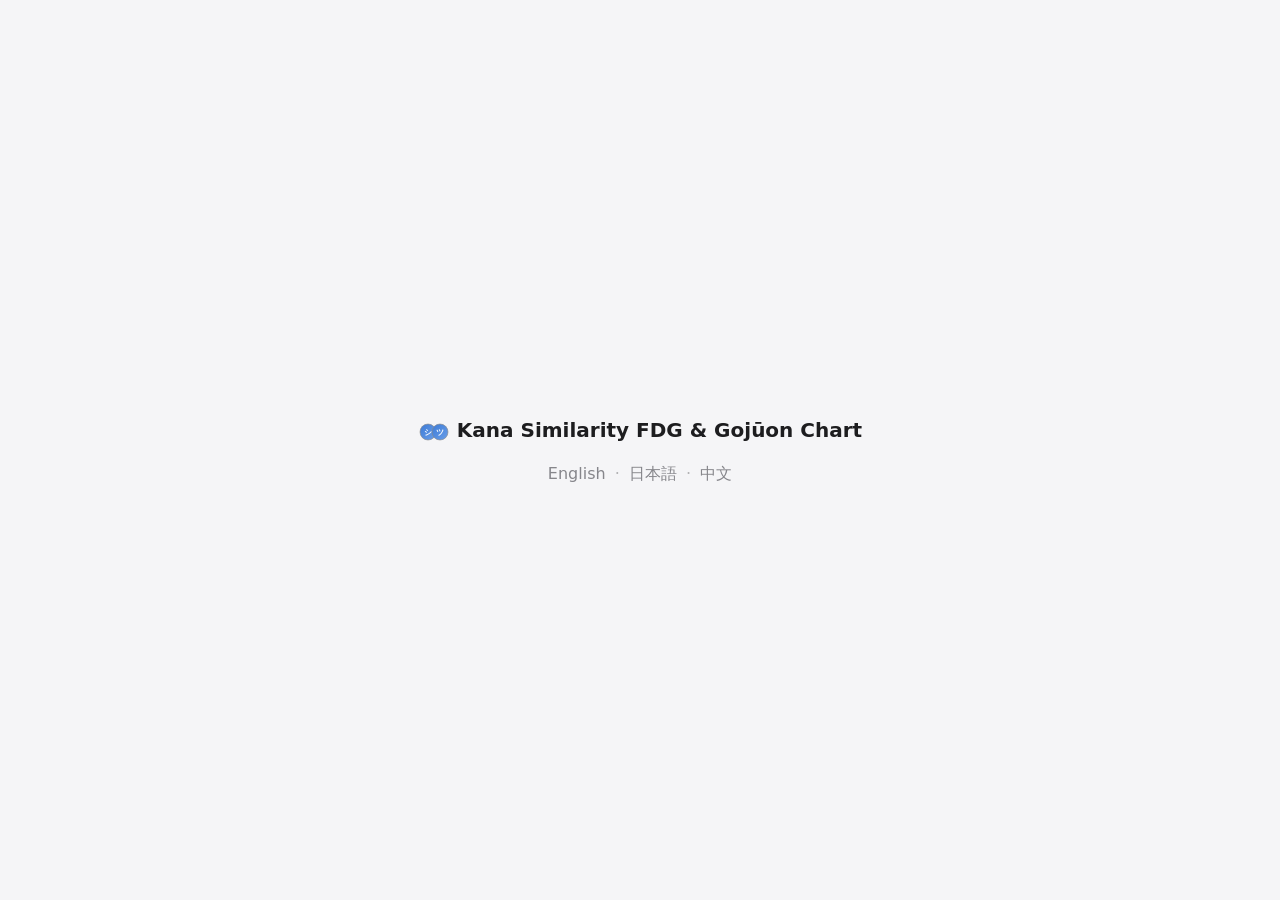
==== commit b03975b2: "fix(chart): add missing dakuon/handakuon yōon variants, isolate ん as n-row,             fix vacant/e" ====
--- a/index.html
+++ b/index.html
@@ -3,12 +3,12 @@
 <head>
   <meta charset="UTF-8">
   <meta name="viewport" content="width=device-width, initial-scale=1.0">
-  <title>Kana Similarity FDG — Distinguish Hiragana &amp; Katakana</title>
+  <title>Kana Similarity FDG & Gojūon Chart — Distinguish Hiragana & Katakana</title>
   <meta name="description" content="Learn to distinguish similar hiragana and katakana on a force-directed graph by exploring their romaji readings and kanji origins. Discover perceptual distance and visual differences between confusing kana pairs (e.g. ぬ-め, ほ-は, フ-ワ, シ-ツ).">
   <meta name="keywords" content="hiragana, katakana, similar, confusing, distinguish, difference, learn, japanese, kana, kanji, perceptual similarity, visual similarity, visual difference, force-directed graph, romaji reading, kanji origin, perceptual distance, d3-js">
   <meta name="baidu-site-verification" content="codeva-JeKZHypDxq" />
 
-  <meta property="og:title" content="Kana Similarity FDG">
+  <meta property="og:title" content="Kana Similarity FDG & Gojūon Chart — Distinguish Hiragana & Katakana">
   <meta property="og:description" content="Learn to distinguish similar hiragana and katakana on a force-directed graph by exploring their romaji readings and kanji origins. Discover perceptual distance and visual differences between confusing kana pairs (e.g. ぬ-め, ほ-は, フ-ワ, シ-ツ).">
   <meta property="og:type" content="website">
   <meta property="og:image" content="https://kana.feeshy.top/assets/maskable.svg">
@@ -31,7 +31,7 @@
     {
       "@context": "https://schema.org",
       "@type": "WebApplication",
-      "name": "Kana Similarity FDG",
+      "name": "Kana Similarity FDG & Gojūon Chart",
       "description": "Learn to distinguish similar hiragana and katakana on a force-directed graph by exploring their romaji readings and kanji origins. Discover perceptual distance and visual differences between confusing kana pairs (e.g. ぬ-め, ほ-は, フ-ワ, シ-ツ).",
       "url": "https://kana.feeshy.top",
       "applicationCategory": "EducationalApplication",
@@ -44,13 +44,15 @@
     }
   </script>
   <style>
-    body{overflow:auto!important;height:auto!important;display:flex;align-items:center;justify-content:center}
-    .lang-links a{color:#86868b;text-decoration:none;margin:0 4px}
-    .lang-links a:hover{color:#1d1d1f}
-    @media(prefers-color-scheme:dark){.lang-links a{color:#98989d}.lang-links a:hover{color:#f5f5f7}}
+    body{overflow:auto!important;height:auto!important;display:flex;align-items:center;justify-content:center;margin:0;min-height:100svh;flex-direction:column;gap:16px}
+    .fav{display:inline;width:2em;height:2em;vertical-align:middle}
+    h1{font-size:20px;font-weight:600;color:var(--t1);display:inline}
+    .lang-links a{color:var(--t2);text-decoration:none;margin:0 4px}
+    .lang-links a:hover{color:var(--t1)}
   </style>
 </head>
 <body>
+  <div><img class="fav" src="/assets/favicon.svg" alt=""><h1> Kana Similarity FDG &amp; Gojūon Chart</h1></div>
   <div class="lang-links"><a href="/en/">English</a> <span style="opacity:.3">·</span> <a href="/ja/">日本語</a> <span style="opacity:.3">·</span> <a href="/zh/">中文</a></div>
 </body>
 </html>
--- a/style.css
+++ b/style.css
@@ -1,11 +1,14 @@
 @font-face{font-family:'Zen Kaku Gothic New';font-style:normal;font-weight:400;src:local('Zen Kaku Gothic New Regular'),url(assets/ZenKakuGothicNew-Regular-kana.woff2) format('woff2');unicode-range:U+0020,U+0061-007A,U+3041-3093,U+30A1-30F6,U+4E07,U+4E09,U+4E0D,U+4E0E,U+4E16,U+4E43,U+4E45,U+4E4B,U+4E4E,U+4E5F,U+4E8C,U+4EE5,U+4F0A,U+4FDD,U+516B,U+5229,U+52A0,U+5442,U+548C,U+591A,U+5929,U+592A,U+5948,U+5973,U+5974,U+5B87,U+5B89,U+5BF8,U+5C13,U+5DDD,U+5DE6,U+5DF1,U+5E7E,U+6563,U+65BC,U+65E0,U+66FE,U+672B,U+6B62,U+6B66,U+6BD4,U+6BDB,U+6C5F,U+6CE2,U+6D41,U+725F,U+7531,U+7559,U+77E5,U+793C,U+7962,U+7F8E,U+826F,U+8863,U+8A08,U+9060,U+90E8,U+963F,U+9808}
 @font-face{font-family:'Klee One';font-style:normal;font-weight:600;src:local('Klee One SemiBold'),url(assets/KleeOne-600-kana.woff2) format('woff2');unicode-range:U+0020,U+0061-007A,U+3041-3093,U+30A1-30F6,U+4E07,U+4E09,U+4E0D,U+4E0E,U+4E16,U+4E43,U+4E45,U+4E4B,U+4E4E,U+4E5F,U+4E8C,U+4EE5,U+4F0A,U+4FDD,U+516B,U+5229,U+52A0,U+5442,U+548C,U+591A,U+5929,U+592A,U+5948,U+5973,U+5974,U+5B87,U+5B89,U+5BF8,U+5C13,U+5DDD,U+5DE6,U+5DF1,U+5E7E,U+6563,U+65BC,U+65E0,U+66FE,U+672B,U+6B62,U+6B66,U+6BD4,U+6BDB,U+6C5F,U+6CE2,U+6D41,U+725F,U+7531,U+7559,U+77E5,U+793C,U+7962,U+7F8E,U+826F,U+8863,U+8A08,U+9060,U+90E8,U+963F,U+9808}
+
+:root{--t1:#1d1d1f;--t2:#86868b;--b1:#f5f5f7;--b2:#fff}
+@media(prefers-color-scheme:dark){:root{--t1:#f5f5f7;--t2:#98989d;--b1:#1c1c1e;--b2:rgba(44,44,46,.75)}}
 
 *{margin:0;padding:0;box-sizing:border-box}
 html{-webkit-text-size-adjust:100%;text-size-adjust:100%}
 body{
   font-family:system-ui,-apple-system,BlinkMacSystemFont,sans-serif;
-  background:#f5f5f7;color:#1d1d1f;
+  background:var(--b1);color:var(--t1);
   -webkit-font-smoothing:antialiased;
 }
 svg{display:block}
@@ -13,11 +16,11 @@
 #graph{width:100%;height:100vh;cursor:grab}
 .link{fill:none;stroke-width:3;cursor:default;transition:all .3s}
 .link.hl{stroke:#f5a623!important;filter:drop-shadow(0 0 5px #f5a623)}
-.link-label{fill:#86868b;pointer-events:none;opacity:.6}
+.link-label{fill:var(--t2);pointer-events:none;opacity:.6}
 .node{cursor:pointer}
 .node circle{stroke:#fff;stroke-width:2;transition:opacity .3s}
 .node text{
-  text-anchor:middle;pointer-events:none;fill:#fff;user-select:none
+  text-anchor:middle;pointer-events:none;fill:#fff;-webkit-user-select:none;user-select:none
 }
 
 body:not(.font-disconnected) .node text,
@@ -36,7 +39,7 @@
 
 .card{
   position:fixed;bottom:100px;left:50%;transform:translateX(-50%) translateY(20px);
-  background:rgba(255,255,255,.92);backdrop-filter:blur(20px);-webkit-backdrop-filter:blur(20px);
+  background:rgba(255,255,255,.92);-webkit-backdrop-filter:blur(20px);backdrop-filter:blur(20px);
   border-radius:20px;padding:28px 40px;
   box-shadow:0 8px 40px rgba(0,0,0,.12),0 0 0 1px rgba(0,0,0,.06);
   z-index:20;text-align:center;opacity:0;visibility:hidden;
@@ -45,78 +48,85 @@
 .card.visible{opacity:1;visibility:visible;transform:translateX(-50%) translateY(0)}
 .card .kana-char{font-size:56px;line-height:1;font-weight:400;display:flex;justify-content:center;gap:8px;align-items:flex-start}
 .ku{display:inline-flex;flex-direction:column;align-items:center}
-.ku .ku-l{font-size:11px;color:#86868b;letter-spacing:.3px;line-height:1.2}
+.ku .ku-l{font-size:11px;color:var(--t2);letter-spacing:.3px;line-height:1.2}
 .ku .ku-c{font-size:56px;line-height:1.1}
-.ku .ku-o{font-size:24px;color:#1d1d1f;line-height:1.2}
+.ku .ku-o{font-size:24px;color:var(--t1);line-height:1.2}
 .ku-r{font-size:36px;display:inline-flex;align-items:center;padding:0 12px;align-self:center}
-.card .romaji{font-size:18px;color:#86868b;margin-top:2px;letter-spacing:.5px}
+.card .romaji{font-size:18px;color:var(--t2);margin-top:2px;letter-spacing:.5px}
 .card .close-btn{
   position:absolute;top:8px;right:12px;background:none;border:none;
-  cursor:pointer;font-size:20px;color:#86868b;padding:4px;line-height:1;
+  cursor:pointer;font-size:20px;color:var(--t2);padding:4px;line-height:1;
 }
 .filter-bar{
   position:fixed;top:20px;left:50%;transform:translateX(-50%);display:flex;align-items:center;
-  background:rgba(255,255,255,.85);backdrop-filter:blur(20px);-webkit-backdrop-filter:blur(20px);
+  background:rgba(255,255,255,.85);-webkit-backdrop-filter:blur(20px);backdrop-filter:blur(20px);
   border-radius:12px;padding:4px;
   box-shadow:0 2px 20px rgba(0,0,0,.08),0 0 0 1px rgba(0,0,0,.04);z-index:10;gap:2px;
 }
 .filter-btn{
   padding:7px 4px;min-width:44px;border:none;background:transparent;border-radius:8px;
-  cursor:pointer;font-size:13px;font-weight:500;color:#86868b;
+  cursor:pointer;font-size:13px;font-weight:500;color:var(--t2);
   transition:all .25s;white-space:nowrap;display:flex;align-items:center;justify-content:center;
 }
-.filter-btn:hover{color:#1d1d1f}
-.filter-btn.active{background:#1d1d1f;color:#fff}
+.filter-btn:hover{color:var(--t1)}
+.filter-btn.active{color:var(--t1)}
 .filter-btn svg{display:block;width:15px;height:15px}
 .filter-sep{width:1px;height:18px;background:#d2d2d7;margin:0 4px;align-self:center}
 .font-a-btn{
   padding:7px 4px;min-width:44px;border:none;background:transparent;border-radius:8px;
-  cursor:pointer;font-size:13px;font-weight:500;color:#86868b;
+  cursor:pointer;font-size:13px;font-weight:500;color:var(--t2);
   transition:all .25s;display:flex;align-items:center;justify-content:center;
 }
-.font-a-btn:hover{color:#1d1d1f}
-.font-a-btn.active{background:#1d1d1f;color:#fff}
+.font-a-btn:hover{color:var(--t1)}
+.font-a-btn.active{color:var(--t1)}
 .font-a-btn svg{display:block;width:15px;height:15px}
+.tts-btn{padding:7px 4px;min-width:44px;border:none;background:transparent;border-radius:8px;cursor:pointer;font-size:13px;font-weight:500;color:var(--t2);transition:all .25s;display:flex;align-items:center;justify-content:center;opacity:1}
+.tts-btn:hover{color:var(--t1);opacity:.8}
+.cell.speaking{background:rgba(0,0,0,.06)!important}
+.tts-btn.muted{opacity:.3}
+.tts-btn.muted:hover{opacity:.6}
+.tts-btn svg{display:block;width:16px;height:16px}
+.node.speaking circle{filter:brightness(1.3);stroke:var(--t1);stroke-width:2;transition:filter .2s,stroke .2s}
 .nav-hint{
   position:fixed;bottom:100px;left:50%;transform:translateX(-50%);
-  font-size:12px;color:#86868b;z-index:5;letter-spacing:.3px;
+  font-size:12px;color:var(--t2);z-index:5;letter-spacing:.3px;
   transition:opacity 1s;pointer-events:none;
 }
 
 .dist-slider-bar{
   position:fixed;bottom:24px;right:24px;z-index:15;
   display:flex;flex-direction:column;align-items:center;gap:6px;
-  background:rgba(255,255,255,.9);backdrop-filter:blur(12px);-webkit-backdrop-filter:blur(12px);
+  background:rgba(255,255,255,.9);-webkit-backdrop-filter:blur(12px);backdrop-filter:blur(12px);
   border-radius:16px;padding:10px 8px;
   box-shadow:0 2px 16px rgba(0,0,0,.12),0 0 0 1px rgba(0,0,0,.06);
-  font-size:11px;color:#86868b;
+  font-size:11px;color:var(--t2);
 }
 .dist-slider{
-  width:4px;height:90px;cursor:pointer;accent-color:#86868b;
+  width:4px;height:90px;cursor:pointer;accent-color:var(--t2);
   writing-mode:vertical-lr;direction:rtl;
 }
-.dist-slider-val{font-size:10px;font-variant-numeric:tabular-nums;user-select:none;pointer-events:none}
+.dist-slider-val{font-size:10px;font-variant-numeric:tabular-nums;-webkit-user-select:none;user-select:none;pointer-events:none}
 .dist-slider-foot{display:flex;flex-direction:column;align-items:center;gap:4px}
 .eye-btn{
   width:26px;height:26px;border-radius:50%;border:1px solid #c7c7cc;
   background:transparent;cursor:pointer;display:flex;align-items:center;justify-content:center;
-  color:#86868b;transition:all .25s;
-}
-.eye-btn:hover{border-color:#86868b}
+  color:var(--t2);transition:all .25s;
+}
+.eye-btn:hover{border-color:var(--t2)}
 .eye-btn svg{display:block;width:14px;height:14px}
-.eye-btn.on{background:#1d1d1f;border-color:#1d1d1f;color:#fff}
+.eye-btn.on{border-color:transparent;color:var(--t1)}
 .dist-info{
   position:absolute;right:calc(100% + 8px);top:50%;transform:translateY(-50%);
-  background:rgba(255,255,255,.92);backdrop-filter:blur(20px);-webkit-backdrop-filter:blur(20px);
-  border-radius:10px;padding:8px 14px;font-size:11px;color:#1d1d1f;
+  background:rgba(255,255,255,.92);-webkit-backdrop-filter:blur(20px);backdrop-filter:blur(20px);
+  border-radius:10px;padding:8px 14px;font-size:11px;color:var(--t1);
   white-space:nowrap;z-index:20;box-shadow:0 2px 12px rgba(0,0,0,.1);
   pointer-events:auto;display:none;line-height:1.5
 }
 .dist-info.visible{display:block}
 .font-tip{
   position:absolute;top:calc(100% + 6px);left:50%;transform:translateX(-50%);
-  background:rgba(255,255,255,.92);backdrop-filter:blur(20px);-webkit-backdrop-filter:blur(20px);
-  border-radius:8px;padding:4px 10px;font-size:11px;color:#1d1d1f;
+  background:rgba(255,255,255,.92);-webkit-backdrop-filter:blur(20px);backdrop-filter:blur(20px);
+  border-radius:8px;padding:4px 10px;font-size:11px;color:var(--t1);
   white-space:nowrap;z-index:20;box-shadow:0 2px 8px rgba(0,0,0,.1);
   pointer-events:none;opacity:0;transition:opacity .2s;line-height:1.4
 }
@@ -125,79 +135,86 @@
 .footer{
   position:fixed;bottom:20px;left:50%;transform:translateX(-50%);z-index:5;
   display:flex;flex-wrap:wrap;justify-content:center;align-items:center;gap:0 6px;
-  font-size:10px;color:#86868b;text-align:center;white-space:normal;user-select:none;
-}
-.footer a{color:#86868b;text-decoration:none;margin:0 2px}
-.footer a:hover{color:#1d1d1f}
+  font-size:10px;color:var(--t2);text-align:center;white-space:normal;-webkit-user-select:none;user-select:none;
+}
+.footer a{color:var(--t2);text-decoration:none;margin:0 2px}
+.footer a:hover{color:var(--t1)}
 @media(max-width:480px){
   .footer{flex-direction:column;gap:1px 0}
   .sep{display:none}
 }
 
 @media(prefers-color-scheme:dark){
-  body{background:#1c1c1e;color:#f5f5f7}
+  body{background:var(--b1);color:var(--t1)}
   .link{stroke:#38383a}
   .link.hl{stroke:#ff9f0a!important;filter:drop-shadow(0 0 6px #ff9f0a)}
-  .link-label{fill:#98989d}
+  .link-label{fill:var(--t2)}
   .card{background:rgba(44,44,46,.92);box-shadow:0 8px 40px rgba(0,0,0,.4),0 0 0 1px rgba(255,255,255,.06)}
-  .card .romaji,.card .close-btn,.ku-r{color:#98989d}
-  .card .kana-char,.ku .ku-c{color:#f5f5f7}
-  .ku .ku-o{color:#98989d}
+  .card .romaji,.card .close-btn,.ku-r{color:var(--t2)}
+  .card .kana-char,.ku .ku-c{color:var(--t1)}
+  .ku .ku-o{color:var(--t2)}
   .filter-bar{background:rgba(44,44,46,.85);box-shadow:0 2px 20px rgba(0,0,0,.15),0 0 0 1px rgba(255,255,255,.04)}
-  .filter-btn{color:#98989d}
-  .filter-btn:hover{color:#f5f5f7}
-  .filter-btn.active{background:#f5f5f7;color:#1c1c1e}
-  .font-a-btn{color:#98989d}
-  .font-a-btn:hover{color:#f5f5f7}
-  .font-a-btn.active{background:#f5f5f7;color:#1c1c1e}
-  .nav-hint,.footer,.footer a{color:#98989d}
-  .footer a:hover{color:#f5f5f7}
-
-  .dist-slider-bar{background:rgba(44,44,46,.9);color:#98989d;box-shadow:0 2px 16px rgba(0,0,0,.4),0 0 0 1px rgba(255,255,255,.06)}
-  .dist-slider{accent-color:#98989d}
-  .eye-btn{border-color:#38383a;color:#98989d}
-  .eye-btn:hover{border-color:#f5f5f7;color:#f5f5f7}
-  .eye-btn.on{background:#f5f5f7;border-color:#f5f5f7;color:#1c1c1e}
-  .dist-info{background:rgba(44,44,46,.92);color:#f5f5f7}
-  .font-tip{background:rgba(44,44,46,.92);color:#f5f5f7}
+  .filter-btn{color:var(--t2)}
+  .filter-btn:hover{color:var(--t1)}
+  .toggle-rh .active,.toggle-rh .on{background:transparent}
+  .filter-btn.active{color:var(--t1)}
+  .font-a-btn{color:var(--t2)}
+  .font-a-btn:hover{color:var(--t1)}
+  .font-a-btn.active{color:var(--t1)}
+  .tts-btn{color:var(--t2)}
+  .tts-btn:hover{color:var(--t1)}
+  .cell.speaking{background:rgba(255,255,255,.1)!important}
+  .nav-hint,.footer,.footer a{color:var(--t2)}
+  .footer a:hover{color:var(--t1)}
+
+  .dist-slider-bar{background:rgba(44,44,46,.9);color:var(--t2);box-shadow:0 2px 16px rgba(0,0,0,.4),0 0 0 1px rgba(255,255,255,.06)}
+  .dist-slider{accent-color:var(--t2)}
+  .eye-btn{border-color:#38383a;color:var(--t2)}
+  .eye-btn:hover{border-color:var(--t1);color:var(--t1)}
+  .eye-btn.on{border-color:transparent;color:var(--t1)}
+  .dist-info{background:rgba(44,44,46,.92);color:var(--t1)}
+  .font-tip{background:rgba(44,44,46,.92);color:var(--t1)}
 }
 /* ── Shared page nav ──────────────────────────────── */
-.page-nav{text-align:center;position:fixed;top:4px;left:50%;transform:translateX(-50%);z-index:25;font-size:11px;color:#86868b;letter-spacing:.3px;pointer-events:none}
+.page-nav{text-align:center;position:fixed;top:4px;left:50%;transform:translateX(-50%);z-index:25;font-size:11px;color:var(--t2);letter-spacing:.3px;pointer-events:none}
 .page-nav a,.page-nav strong{pointer-events:auto}
-.page-nav a{color:#86868b;text-decoration:none}
-.page-nav a:hover{color:#1d1d1f}
-.page-nav strong{color:#1d1d1f;font-weight:600}
+.page-nav a{color:var(--t2);text-decoration:none}
+.page-nav a:hover{color:var(--t1)}
+.page-nav strong{color:var(--t1);font-weight:600}
 .pn-sep{margin:0 6px;opacity:.4}
 .filter-bar{top:28px}
 .chart-wrap{max-width:580px;margin:0 auto;padding:76px 12px 80px}
-@media(prefers-color-scheme:dark){.page-nav{color:#98989d}.page-nav a{color:#98989d}.page-nav a:hover{color:#f5f5f7}.page-nav strong{color:#f5f5f7}}
+@media(prefers-color-scheme:dark){.page-nav{color:var(--t2)}.page-nav a{color:var(--t2)}.page-nav a:hover{color:var(--t1)}.page-nav strong{color:var(--t1)}}
 /* ── Gojūon Chart ──────────────────────────── */
 .kana-grid{display:grid;gap:3px;grid-template-columns:32px repeat(5,1fr);grid-auto-rows:56px}
-.col-header,.row-header{display:flex;align-items:center;justify-content:center;font-size:12px;color:#86868b;font-weight:500}
+.col-header,.row-header{display:flex;align-items:center;justify-content:center;font-size:12px;color:var(--t2);font-weight:500}
 .row-header{font-size:13px}
 .row-header.dimmed{opacity:.25}
 .col-header.dimmed{opacity:.3}
 .col-hint{font-size:12px;display:block;line-height:1}
 .row-header.toggle-rh{cursor:pointer;border-radius:4px;transition:all .2s;display:flex;gap:0;font-size:11px}
 .row-header.toggle-rh:hover{background:rgba(0,0,0,.04)}
-.row-header.toggle-rh .ba,.row-header.toggle-rh .pa{opacity:.25;transition:all .2s}
-.row-header.toggle-rh .ba.active,.row-header.toggle-rh .pa.active{font-weight:600;opacity:1}
-.bp-sep{opacity:.2;margin:0 1px}
+.row-header.toggle-rh .ba,.row-header.toggle-rh .pa,.row-header.toggle-rh .y-var{opacity:.25;transition:all .2s}
+.row-header.toggle-rh .ba.active,.row-header.toggle-rh .pa.active,.row-header.toggle-rh .y-var.active{font-weight:600;opacity:1}
+.bp-sep,.y-sep{opacity:.2;margin:0 1px}
 .rh-ba{font-size:12px;color:#d63d3d}
 .rh-pa{font-size:10px;color:#3d7bd6}
-.cell{display:flex;flex-direction:column;align-items:center;justify-content:center;padding:6px 1px;border-radius:8px;background:rgba(255,255,255,.75);backdrop-filter:blur(8px);-webkit-backdrop-filter:blur(8px);min-height:56px}
+.cell{display:flex;flex-direction:column;align-items:center;justify-content:center;padding:6px 1px;border-radius:8px;background:rgba(255,255,255,.75);-webkit-backdrop-filter:blur(8px);backdrop-filter:blur(8px);min-height:56px;transition:background .1s,color .1s}
 .cell .kana-pair{display:flex;align-items:baseline;gap:3px;line-height:1.1;white-space:nowrap}
-.cell .hira{font-size:20px;color:#d63d3d;line-height:1}
-.cell .kata{font-size:20px;color:#3d7bd6;line-height:1}
-.cell .sub{font-size:10px;color:#86868b;margin-top:2px;text-align:center;line-height:1}
+.cell .hira{font-size:20px;color:#d63d3d;line-height:1;transition:background .1s,color .1s}
+.cell .kata{font-size:20px;color:#3d7bd6;line-height:1;transition:background .1s,color .1s}
+.cell .sub{font-size:10px;color:var(--t2);margin-top:2px;text-align:center;line-height:1;transition:background .1s,color .1s}
 .cell.empty{min-height:56px;background:transparent!important;padding:0!important;border:none!important;overflow:hidden}
 .cell.vacant{background:rgba(128,128,128,.04);border:1px dashed rgba(128,128,128,.12)}
-.cell.ghost{opacity:.28}
-.cell.ghost .hira,.cell.ghost .kata{font-size:17px}
-.cell.ghost .sub{font-size:9px}
+.cell.ghost{background:rgba(128,128,128,.04);border:1px dashed rgba(128,128,128,.12)}
+.cell.ghost .hira,.cell.ghost .kata{opacity:.3;font-size:17px}
+.cell.ghost .sub{opacity:.3;font-size:9px}
 .cell.sokuon .hira,.cell.sokuon .kata,.cell.ycell .hira,.cell.ycell .kata{font-size:16px}
 .cell.sokuon .kana-pair,.cell.ycell .kana-pair{gap:1px}
-.n-cell{grid-column:2/-1}
+.n-row{display:flex;margin-top:5px;padding-top:6px;border-top:1px solid rgba(0,0,0,.06);gap:3px;align-items:center}
+.n-row .row-header{flex:none;width:28px;font-size:12px;color:var(--t2);font-weight:500;text-align:center;padding:0 2px;word-break:keep-all;white-space:nowrap;line-height:1.2}
+.n-row .cell{flex:1;display:flex;flex-direction:column;align-items:center;justify-content:center;padding:6px 1px;border-radius:8px;background:rgba(255,255,255,.75);-webkit-backdrop-filter:blur(8px);backdrop-filter:blur(8px);min-height:56px;transition:background .1s,color .1s}
+.n-row .cell .hira{font-size:22px}
 .cell.dual{padding:3px 2px}
 .dual-main,.dual-sub{display:flex;flex-direction:column;align-items:center}
 .dual-sub{margin-top:1px;padding-top:2px;border-top:1px solid rgba(0,0,0,.06)}
@@ -212,9 +229,12 @@
 body.font-disconnected .cell .kata,
 body.font-disconnected .cell .sub,
 body.font-disconnected .cell .sub-origin{font-family:'Klee One',sans-serif!important;font-weight:600!important}
-.mode-btn{padding:7px 10px;border:none;background:transparent;border-radius:8px;cursor:pointer;font-size:12px;font-weight:500;color:#86868b;transition:all .25s;white-space:nowrap}
-.mode-btn:hover{color:#1d1d1f}
-.mode-btn.active{background:#1d1d1f;color:#fff}
+.mode-btn{padding:7px 10px;border:none;background:transparent;border-radius:8px;cursor:pointer;font-size:12px;font-weight:500;color:var(--t2);transition:all .25s;white-space:nowrap}
+.mode-btn:hover{color:var(--t1)}
+.mode-btn.active{color:var(--t1)}
+.active,.on{background:rgba(0,0,0,.1);color:inherit}
+.toggle-rh .active,.toggle-rh .on{background:transparent}
+@media(prefers-color-scheme:dark){.active,.on{background:rgba(255,255,255,.1);color:inherit}}
 @media(max-width:420px){
   .cell .hira,.cell .kata{font-size:16px}
   .cell .sub,.cell .sub-origin{font-size:9px}
@@ -228,16 +248,22 @@
   .dual-main .hira,.dual-main .kata{font-size:13px}
   .dual-sub .hira,.dual-sub .kata{font-size:11px}
   .dual-main .sub,.dual-sub .sub,.dual-main .sub-origin,.dual-sub .sub-origin{font-size:7px}
+  .cell.ghost{background:rgba(255,255,255,.02);border-color:rgba(255,255,255,.06)}
   .cell.ghost .hira,.cell.ghost .kata{font-size:14px}
+  .n-row .cell{min-height:48px;padding:4px 0}
+  .n-row .row-header{width:24px;font-size:10px}
 }
 @media(prefers-color-scheme:dark){
   .cell{background:rgba(44,44,46,.75)}
   .cell.empty{background:transparent!important}
   .cell.vacant{background:rgba(255,255,255,.02);border-color:rgba(255,255,255,.06)}
-  .col-header,.row-header{color:#98989d}
+  .col-header,.row-header{color:var(--t2)}
   .row-header.toggle-rh:hover{background:rgba(255,255,255,.04)}
-  .dual-sub{border-top-color:rgba(255,255,255,.06)}
-  .mode-btn{color:#98989d}
-  .mode-btn:hover{color:#f5f5f7}
-  .mode-btn.active{background:#f5f5f7;color:#1c1c1e}
-}
+  .dual-sub,.n-row{border-top-color:rgba(255,255,255,.06)}
+  .n-row .cell{background:rgba(44,44,46,.75)}
+  .n-row .row-header{color:var(--t2)}
+
+  .mode-btn{color:var(--t2)}
+  .mode-btn:hover{color:var(--t1)}
+  .mode-btn.active{color:var(--t1)}
+}
